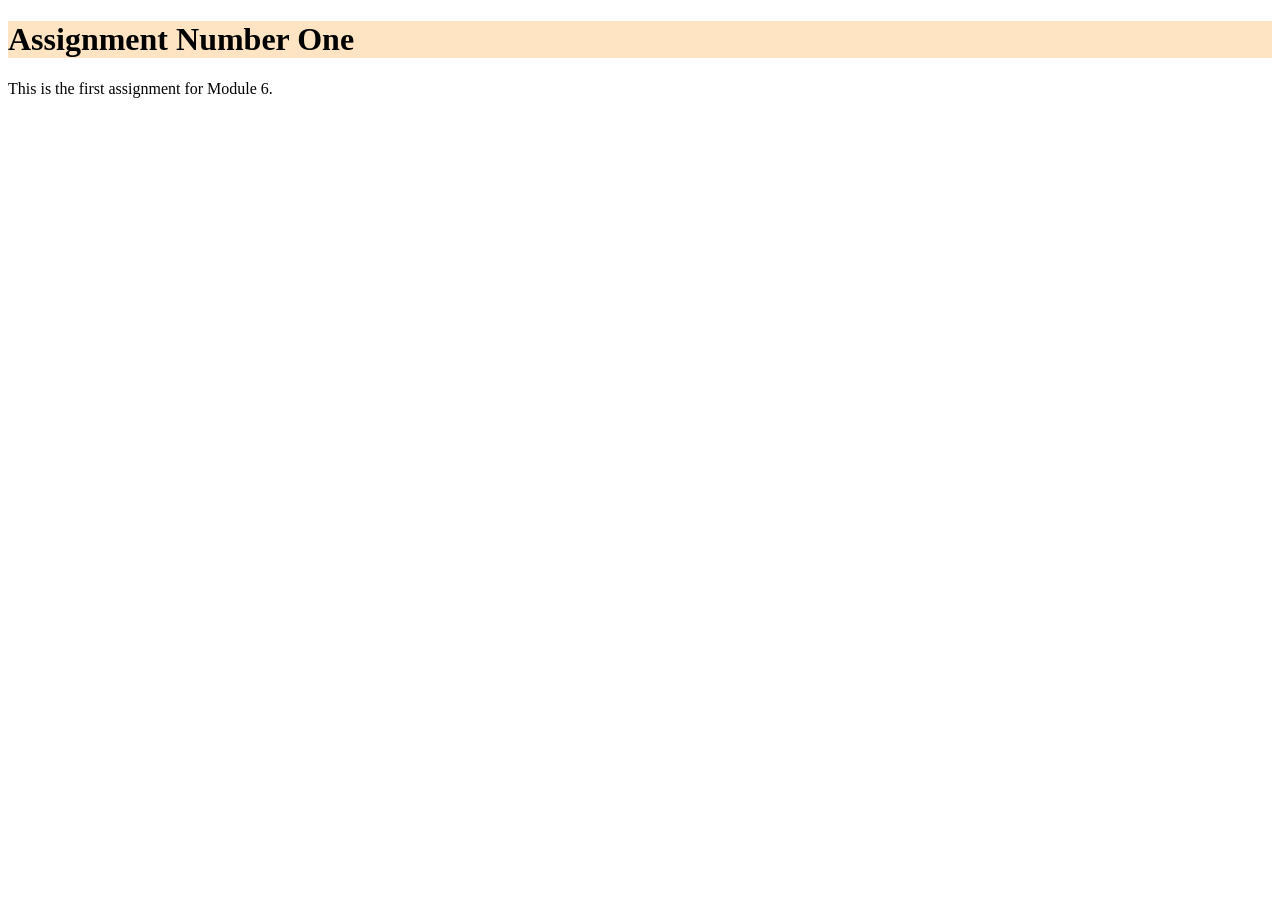
==== index.html @ ec661af0 "first commit." ====
<!DOCTYPE html>
<html lang="en">
  <head>
    <meta charset="UTF-8" />
    <meta name="viewport" content="width=device-width, initial-scale=1.0" />
    <title>Assignment One</title>
    <link rel="stylesheet" href="styles.css" />
  </head>
  <body>
    <div class="headling">
      <h1>Assignment Number One</h1>
      <p>This is the first assignment for Module 6.</p>
    </div>
  </body>
</html>
---- styles.css ----
.headling h1 {
  background-color: bisque;
  gap: 20px;
}
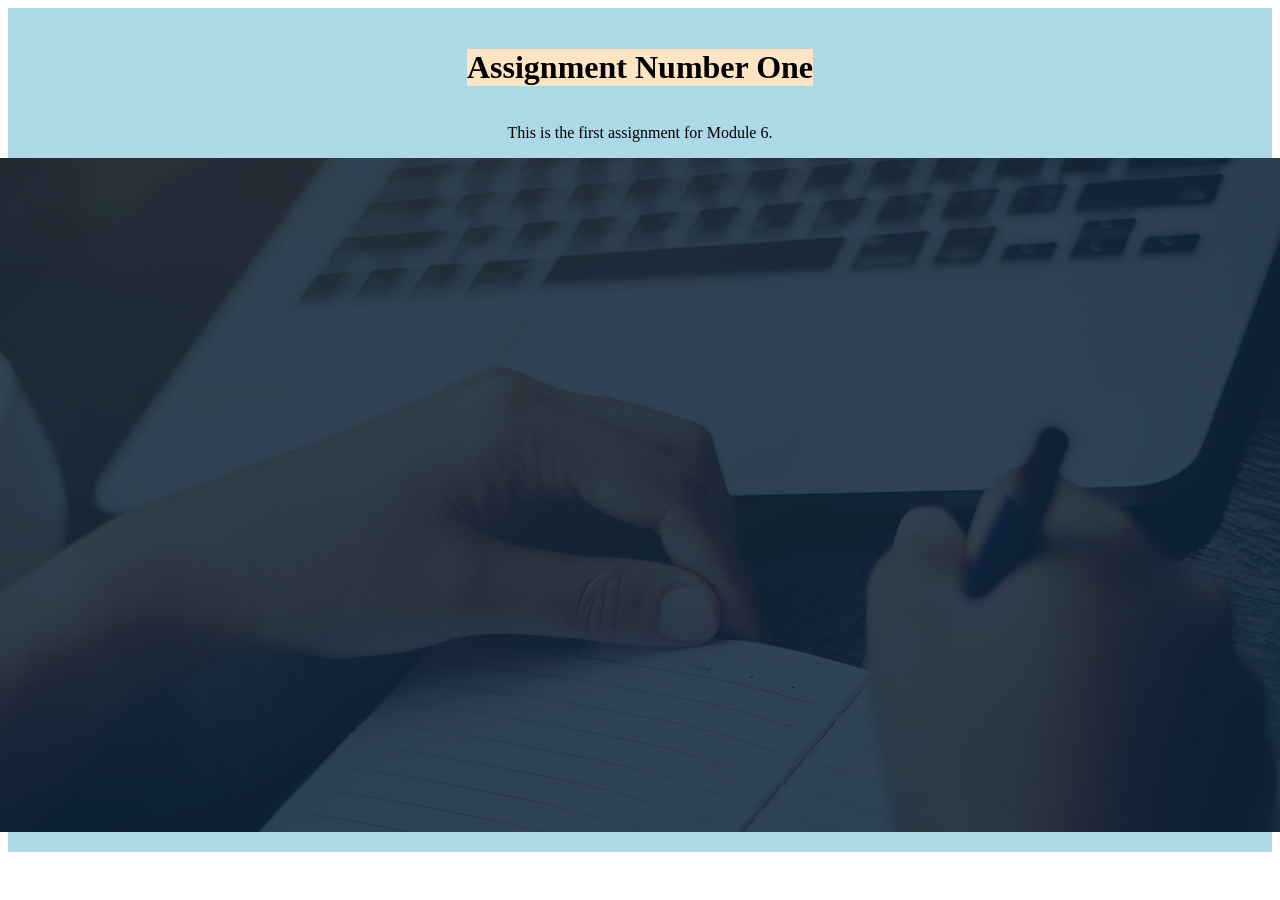
==== commit cf8489cc: "image change." ====
--- a/index.html
+++ b/index.html
@@ -10,6 +10,7 @@
     <div class="headling">
       <h1>Assignment Number One</h1>
       <p>This is the first assignment for Module 6.</p>
+      <img src="images/hero-bg.png" alt="" />
     </div>
   </body>
 </html>
--- a/styles.css
+++ b/styles.css
@@ -2,3 +2,14 @@
   background-color: bisque;
   gap: 20px;
 }
+.img {
+  size: small;
+}
+.headling {
+  text-align: center;
+  padding: 20px;
+  background-color: lightblue;
+  display: flex;
+  flex-direction: column;
+  align-items: center;
+}
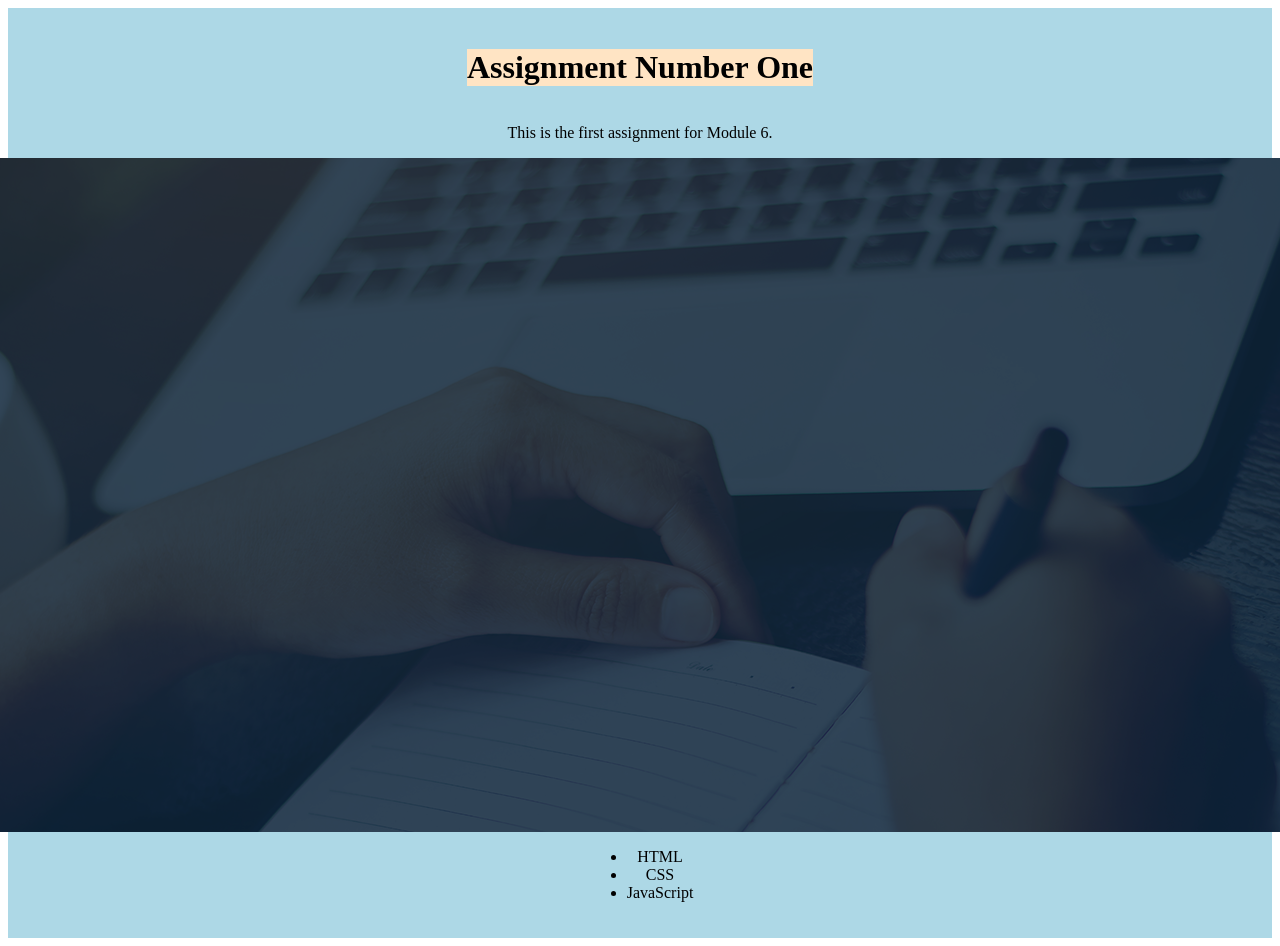
==== commit 4c3ffecd: "list item." ====
--- a/index.html
+++ b/index.html
@@ -11,6 +11,10 @@
       <h1>Assignment Number One</h1>
       <p>This is the first assignment for Module 6.</p>
       <img src="images/hero-bg.png" alt="" />
+      <ul>
+        <li>HTML</li>
+        <li>CSS</li>
+        <li>JavaScript</li>
     </div>
   </body>
 </html>
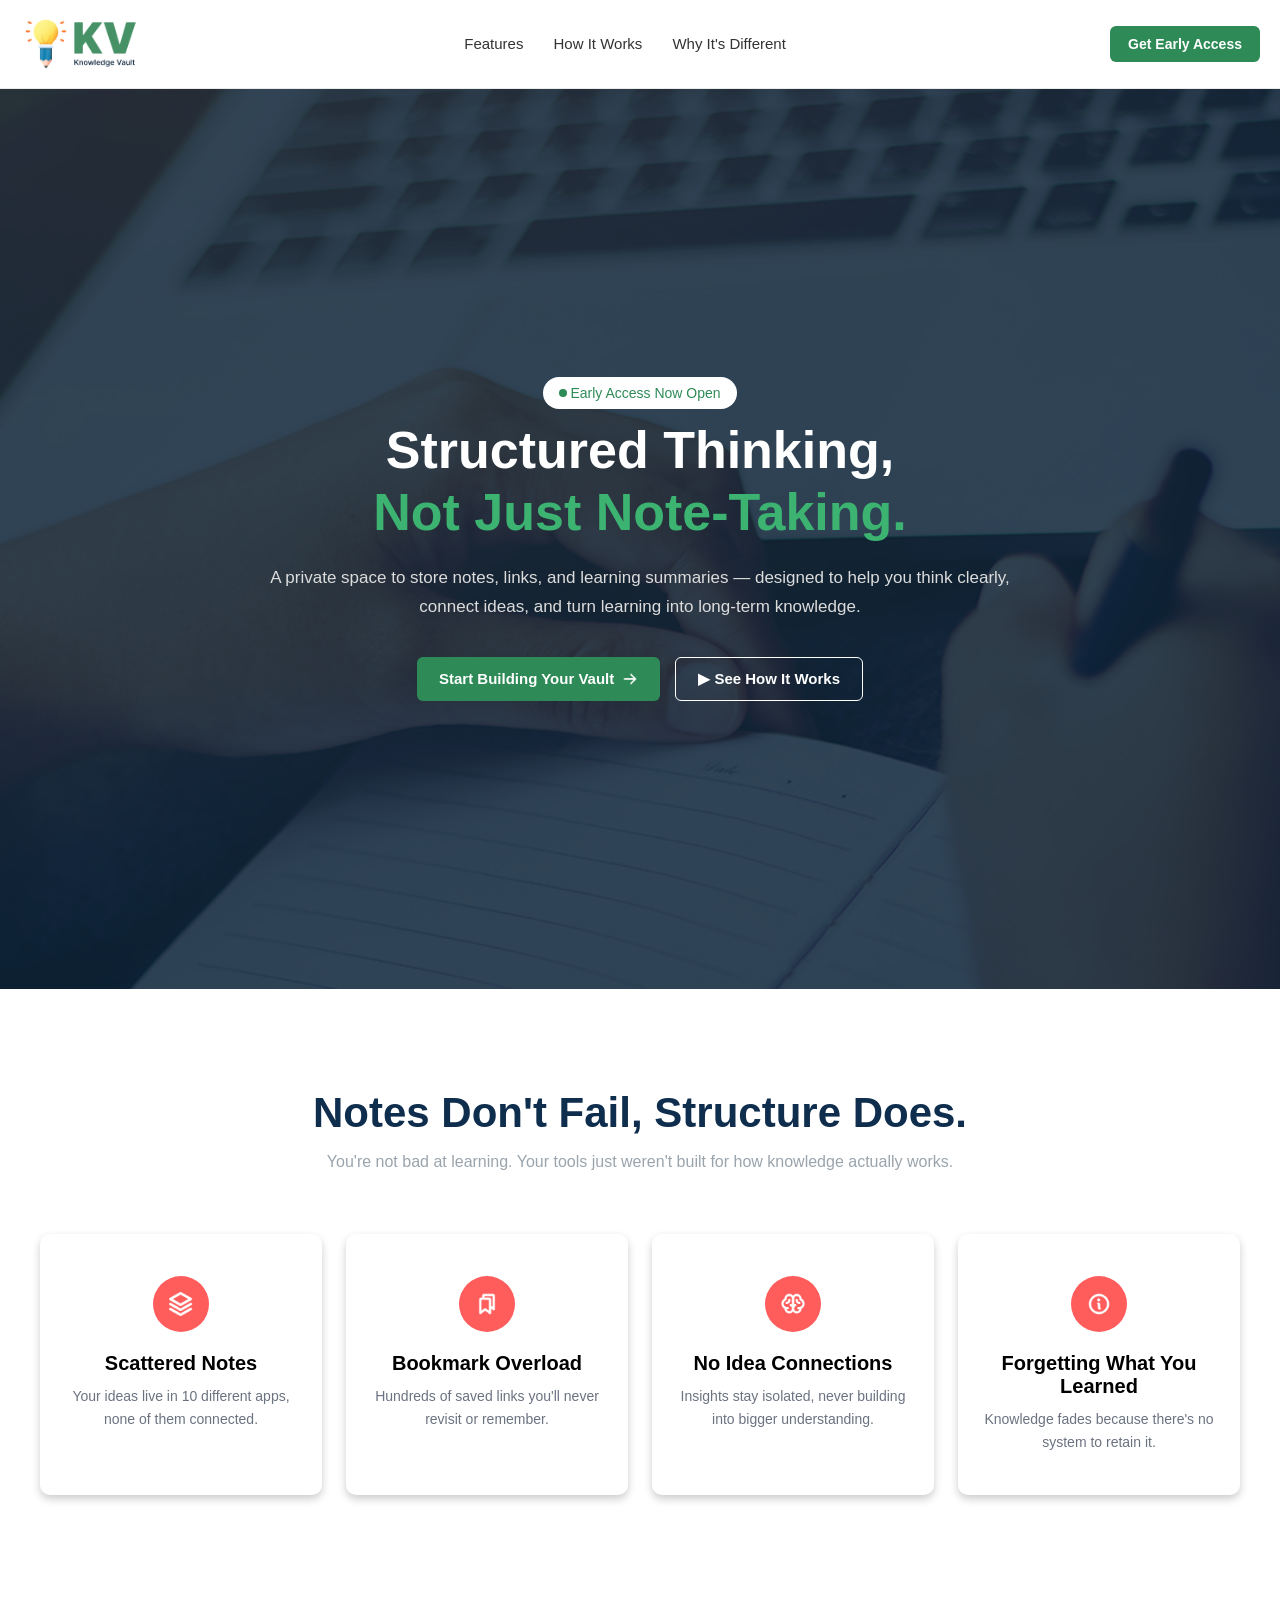
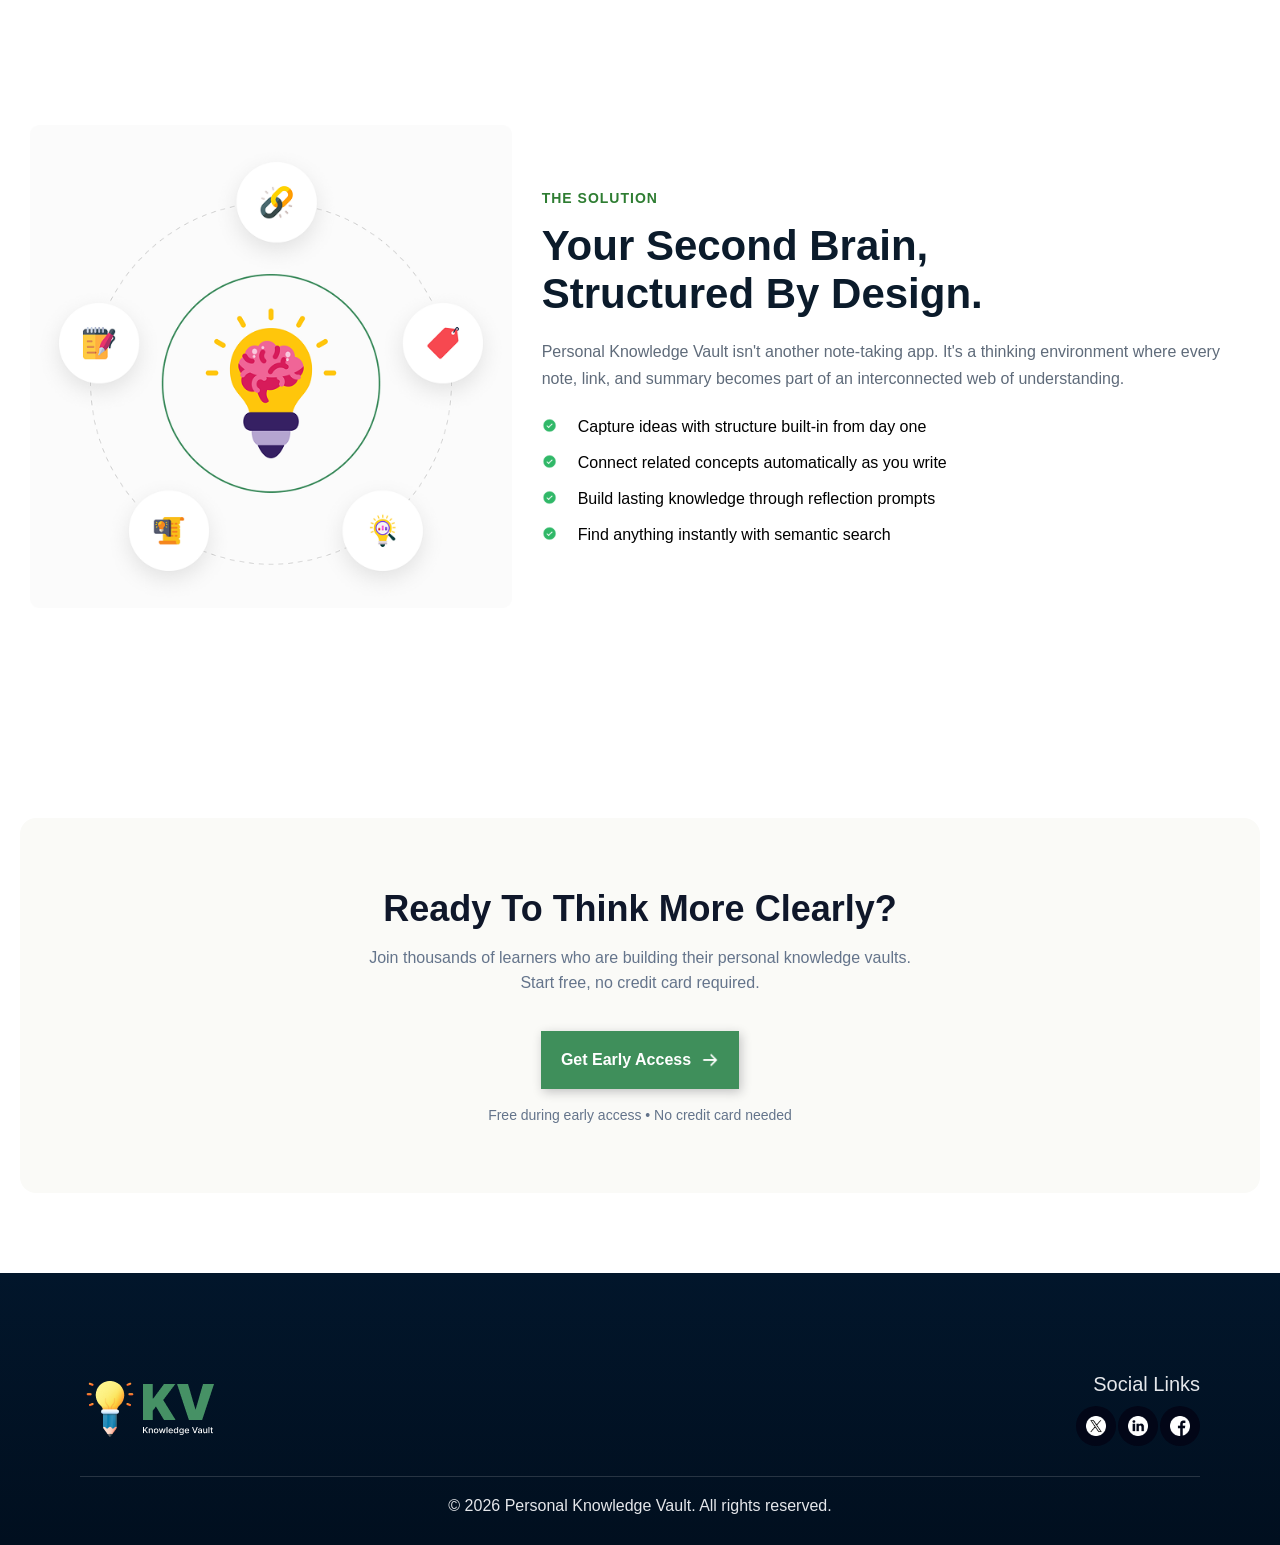
==== commit fca95960: "iamge input and text perfactly input." ====
--- a/index.html
+++ b/index.html
@@ -6,15 +6,209 @@
     <title>Assignment One</title>
     <link rel="stylesheet" href="styles.css" />
   </head>
-  <body>
-    <div class="headling">
-      <h1>Assignment Number One</h1>
-      <p>This is the first assignment for Module 6.</p>
-      <img src="images/hero-bg.png" alt="" />
-      <ul>
-        <li>HTML</li>
-        <li>CSS</li>
-        <li>JavaScript</li>
-    </div>
-  </body>
+   <header class="navbar">
+        <div class="nav-container">
+
+            <div class="logo">
+                <img src="/images/logo-navbar.png" alt="KV Logo">
+                
+            </div>
+
+            
+            <nav class="menu">
+                <a href="#">Features</a>
+                <a href="#">How It Works</a>
+                <a href="#">Why It's Different</a>
+            </nav>
+
+            
+            <div class="nav-btn">
+                <a href="#" class="btn">Get Early Access</a>
+            </div>
+
+        </div>
+    </header>
+    <section class="hero">
+    <div class="hero-content">
+
+        <!-- Top small badge -->
+        <a href="#" class="top-badge">
+    <span class="green-dot"></span>
+    <span>Early Access Now Open</span>
+</a>
+
+        
+        <h1>
+            Structured Thinking,<br>
+            <span>Not Just Note-Taking.</span>
+        </h1>
+
+        
+        <p class="hero-text">
+            A private space to store notes, links, and learning summaries —
+            designed to help you think clearly, connect ideas, and turn
+            learning into long-term knowledge.
+        </p>
+
+       
+        <div class="hero-buttons">
+            <a href="#" class="btn primary">
+                Start Building Your Vault
+                <img src="/images/ArrowRight.png" alt="arrow">
+            </a>
+
+            <a href="#" class="btn outline">
+                ▶ See How It Works
+            </a>
+        </div>
+
+    </div>
+</section>
+
+<section class="problem">
+    <div class="problem-head">
+        <h2>Notes Don't Fail, Structure Does.</h2>
+        <p>
+            You're not bad at learning. Your tools just weren't built
+            for how knowledge actually works.
+        </p>
+    </div>
+
+    <div class="problem-cards">
+
+        <div class="card">
+            <div class="icon">
+                <img src="/images/Vector.png" alt="Scattered Notes">
+            </div>
+            <h3>Scattered Notes</h3>
+            <p>
+                Your ideas live in 10 different apps,
+                none of them connected.
+            </p>
+        </div>
+
+        <div class="card">
+            <div class="icon">
+                <img src="/images/Bookmarks.png" alt="Bookmark Overload">
+            </div>
+            <h3>Bookmark Overload</h3>
+            <p>
+                Hundreds of saved links you'll never
+                revisit or remember.
+            </p>
+        </div>
+
+        <div class="card">
+            <div class="icon">
+                <img src="/images/Brain.png" alt="No Idea Connections">
+            </div>
+            <h3>No Idea Connections</h3>
+            <p>
+                Insights stay isolated, never building
+                into bigger understanding.
+            </p>
+        </div>
+
+        <div class="card">
+            <div class="icon">
+                <img src="/images/Info.png" alt="Forgetting What You Learned">
+            </div>
+            <h3>Forgetting What You Learned</h3>
+            <p>
+                Knowledge fades because there's
+                no system to retain it.
+            </p>
+        </div>
+
+    </div>
+</section>
+<section class="solution-section">
+  <div class="solution-container">
+
+    
+    <div class="solution-image">
+      <img src="/images/knowledge.png" alt="Second Brain Icon" class="main-icon">
+    </div>
+
+   
+    <div class="solution-content">
+      <span class="subtitle">THE SOLUTION</span>
+
+      <h2>
+        Your Second Brain,<br>
+        Structured By Design.
+      </h2>
+
+      <p class="description">
+        Personal Knowledge Vault isn't another note-taking app.
+        It's a thinking environment where every note, link, and summary
+        becomes part of an interconnected web of understanding.
+      </p>
+
+      <ul class="feature-list">
+        <li>Capture ideas with structure built-in from day one</li>
+        <br>
+        <li>Connect related concepts automatically as you write</li>
+        <br>
+        <li>Build lasting knowledge through reflection prompts</li>
+        <br>
+        <li>Find anything instantly with semantic search</li>
+      </ul>
+    </div>
+
+  </div>
+</section>
+
+<section class="cta-section">
+  <div class="cta-box">
+    <h2>Ready To Think More Clearly?</h2>
+
+    <p class="cta-text">
+      Join thousands of learners who are building their personal knowledge vaults.<br>
+      Start free, no credit card required.
+    </p>
+
+ <a href="#" class="cta-btn">
+  Get Early Access
+  <img src="/images/ArrowRight.png" alt="" class="arrow-icon">
+</a>
+
+
+    <p class="cta-note">
+      Free during early access • No credit card needed
+    </p>
+  </div>
+</section>
+<footer class="footer">
+  <div class="footer-top">
+
+    <div class="footer-brand">
+      <img src="/images/logo-footer.png" alt="Knowledge Vault Logo">
+    
+    </div>
+
+    <div class="footer-social">
+      <p>Social Links</p>
+      <div class="social-icons">
+        <a href="#">
+          <img src="/images/twitter.png" alt="X">
+        </a>
+        <a href="#">
+          <img src="/images/linkedin.png" alt="LinkedIn">
+        </a>
+        <a href="#">
+          <img src="/images/facebook.png" alt="Facebook">
+        </a>
+      </div>
+    </div>
+
+  </div>
+
+  <div class="footer-bottom">
+    © 2026 Personal Knowledge Vault. All rights reserved.
+  </div>
+</footer>
+
+
+</body>
 </html>
--- a/styles.css
+++ b/styles.css
@@ -1,15 +1,452 @@
-.headling h1 {
-  background-color: bisque;
-  gap: 20px;
-}
-.img {
-  size: small;
-}
-.headling {
+* {
+  margin: 0;
+  padding: 0;
+  box-sizing: border-box;
+  font-family: "Segoe UI", Tahoma, sans-serif;
+}
+
+.navbar {
+  width: 100%;
+  background-color: #ffffff;
+  border-bottom: 1px solid #eaeaea;
+}
+
+.nav-container {
+  max-width: 1800px;
+  margin: auto;
+  padding: 18px 20px;
+  display: flex;
+  align-items: center;
+  justify-content: space-between;
+}
+
+/* .div p {
+  font-size: x-small;
+} */
+
+.logo {
+  display: flex;
+  align-items: center;
+  gap: 8px;
+  font-weight: 700px;
+  font-size: 36px;
+  color: #2e8b57;
+}
+
+.logo img {
+  width: 120px;
+}
+
+.menu {
+  display: flex;
+  gap: 30px;
+}
+
+.menu a {
+  text-decoration: none;
+  color: #333;
+  font-size: 15px;
+  font-weight: 500;
+  font-style: bold;
+}
+
+.menu a:hover {
+  color: #2e8b57;
+}
+
+.nav-btn .btn {
+  background-color: #2e8b57;
+  color: #fff;
+  padding: 10px 18px;
+  border-radius: 6px;
+  text-decoration: none;
+  font-size: 14px;
+  font-weight: 600;
+  transition: background-color 0.3s;
+}
+
+.nav-btn .btn:hover {
+  background-color: #256f46;
+}
+
+* {
+  margin: 0;
+  padding: 0;
+  box-sizing: border-box;
+  font-family: Arial, Helvetica, sans-serif;
+}
+
+.hero {
+  min-height: 100vh;
+
+  background-image: url("images/hero-bg.png");
+
+  background-size: cover;
+  background-position: center;
+
+  display: flex;
+  align-items: center;
+  justify-content: center;
   text-align: center;
+  color: #ffffff;
   padding: 20px;
-  background-color: lightblue;
-  display: flex;
-  flex-direction: column;
-  align-items: center;
-}
+}
+
+.hero-content {
+  max-width: 800px;
+}
+
+.badge {
+  display: inline-flex;
+  align-items: center;
+  gap: 8px;
+  background: #ffffff;
+  color: #2e8b57;
+  padding: 8px 16px;
+  border-radius: 20px;
+  font-size: 15px;
+  margin-bottom: 25px;
+}
+.top-badge {
+  display: inline-flex;
+  align-items: center;
+  gap: 3px;
+  background: #ffffff;
+  color: #2e8b57;
+  padding: 8px 16px;
+  border-radius: 35px;
+  font-size: 14px;
+  margin-bottom: 10px;
+  text-decoration: none;
+}
+
+.green-dot {
+  width: 8px;
+  height: 8px;
+  background: #2e8b57;
+  border-radius: 50%;
+  gap: 8px;
+}
+
+.top-badge:hover {
+  background: #e9e9e9;
+  box-shadow: 0 4px 12px rgba(0, 0, 0, 0.15);
+}
+
+.hero h1 {
+  font-size: 52px;
+  line-height: 1.2;
+  margin-bottom: 20px;
+}
+
+.hero h1 span {
+  color: #3cb371;
+}
+
+.hero-text {
+  font-size: 17px;
+  line-height: 1.7;
+  color: #dcdcdc;
+  margin-bottom: 35px;
+}
+
+.hero-buttons {
+  display: flex;
+  gap: 15px;
+  justify-content: center;
+  flex-wrap: wrap;
+}
+
+.btn {
+  display: inline-flex;
+  align-items: center;
+  gap: 8px;
+  padding: 12px 22px;
+  border-radius: 6px;
+  text-decoration: none;
+  font-size: 15px;
+  font-weight: 600;
+}
+
+.btn.primary {
+  background: #2e8b57;
+  color: #ffffff;
+}
+
+.btn.primary img {
+  width: 16px;
+}
+
+.btn.outline {
+  border: 1px solid #ffffff;
+  color: #ffffff;
+}
+
+/* .btn-green:hover {
+  background: #9cfac6;
+  box-shadow: 0 6px 14px rgba(0, 0, 0, 0.25);
+  cursor: pointer;
+} */
+
+/* .btn-border:hover {
+  background: rgba(255, 255, 255, 0.12);
+  box-shadow: 0 6px 14px rgba(0, 0, 0, 0.25);
+  cursor: pointer;
+} */
+
+.problem {
+  background: #ffffff;
+  padding: 100px 20px;
+  color: #ffffff;
+}
+
+.problem-head {
+  max-width: 700px;
+  margin: 0 auto 60px;
+  text-align: center;
+}
+
+.problem-head h2 {
+  font-size: 42px;
+  color: #0f2e4e;
+  margin-bottom: 12px;
+}
+
+.problem-head p {
+  font-size: 16px;
+  color: #9aa4ad;
+  line-height: 1.6;
+}
+
+.problem-cards {
+  max-width: 1200px;
+  margin: auto;
+  display: grid;
+  grid-template-columns: repeat(auto-fit, minmax(250px, 1fr));
+  gap: 24px;
+  border: 2px;
+}
+
+.card {
+  background: #ffffff;
+  color: #000000;
+  padding: 42px 26px;
+  border-radius: 10px;
+  text-align: center;
+  box-shadow: 0 4px 8px rgba(0, 0, 0, 0.2);
+}
+
+.card .icon {
+  width: 56px;
+  height: 56px;
+  margin: 0 auto 20px;
+  background: #ff5c5c;
+  border-radius: 50%;
+
+  display: flex;
+  align-items: center;
+  justify-content: center;
+}
+
+.card .icon img {
+  width: 24px;
+  height: 24px;
+}
+
+.card h3 {
+  font-size: 20px;
+  margin-bottom: 10px;
+}
+
+.card p {
+  font-size: 14px;
+  color: #6b7280;
+  line-height: 1.6;
+}
+.solution-section {
+  padding: 80px 0;
+  background: #ffffff;
+  font-family: Arial, Helvetica, sans-serif;
+}
+
+.solution-container {
+  max-width: 1200px;
+  margin: auto;
+  padding: 0 20px;
+
+  display: flex;
+  align-items: center;
+  gap: 60px;
+}
+
+.solution-image {
+  width: 700px;
+  display: flex;
+  justify-content: center;
+  padding: 50px;
+}
+
+.main-icon {
+  width: 150%;
+  max-width: 820px;
+}
+
+.subtitle {
+  color: #2e7d32;
+  font-size: 14px;
+  font-weight: 600;
+  letter-spacing: 1px;
+  text-align: 30px;
+}
+
+.solution-content h2 {
+  font-size: 42px;
+  margin: 15px 0 20px;
+  color: #0b1b2b;
+}
+
+.description {
+  color: #5f6b7a;
+  line-height: 1.7;
+  margin-bottom: 25px;
+}
+
+.feature-list {
+  list-style: none;
+  padding-left: 0;
+  margin: 0;
+}
+
+.feature-list li {
+  position: relative;
+  padding-left: 36px;
+}
+
+.feature-list li::before {
+  content: "";
+  position: absolute;
+  left: 0;
+
+  width: 15px;
+  height: 15px;
+
+  background-image: url("/images/CheckCircle.png");
+  background-size: contain;
+  background-repeat: no-repeat;
+}
+
+.cta-section {
+  padding: 80px 20px;
+  display: flex;
+  justify-content: center;
+}
+
+.cta-box {
+  width: 300%;
+  max-width: 1500px;
+  background: #fafaf7;
+  border-radius: 16px;
+  padding: 70px 40px;
+  text-align: center;
+}
+
+.cta-box h2 {
+  font-size: 36px;
+  font-weight: 700;
+  color: #0f172a;
+  margin-bottom: 15px;
+}
+
+.cta-text {
+  color: #64748b;
+  font-size: 16px;
+  margin-bottom: 35px;
+  line-height: 1.6;
+}
+
+.cta-btn {
+  display: inline-flex;
+  align-items: center;
+  gap: 10px;
+  background: #3f8f5b;
+  color: #ffffff;
+  padding: 20px 20px;
+  /* border-radius: 8px; */
+  font-weight: 600;
+  font-size: 16px;
+  text-decoration: none;
+  box-shadow: 2px 3px 10px #c2c2c2;
+}
+
+.arrow-icon {
+  width: 18px;
+  height: 18px;
+}
+
+.cta-note {
+  margin-top: 18px;
+  font-size: 14px;
+  color: #64748b;
+}
+
+.footer {
+  background: linear-gradient(180deg, #02162b, #010f1f);
+  color: #cbd5f5;
+  padding: 100px 80px 30px;
+}
+
+.footer-top {
+  display: flex;
+  justify-content: space-between;
+  align-items: center;
+}
+
+.footer-brand {
+  display: flex;
+  align-items: center;
+  gap: 10px;
+}
+
+.footer-brand img {
+  height: 60px;
+}
+
+.footer-social {
+  text-align: right;
+}
+
+.footer-social p {
+  margin-bottom: 10px;
+  font-size: 20px;
+  color: #e5e7eb;
+}
+
+.social-icons {
+  display: flex;
+  gap: 2px;
+  justify-content: flex-end;
+}
+
+.social-icons a {
+  width: 40px;
+  height: 40px;
+  border-radius: 50%;
+  background: #020617;
+  display: flex;
+  align-items: center;
+  justify-content: center;
+}
+
+.social-icons img {
+  width: 20px;
+  height: 20px;
+}
+
+.footer-bottom {
+  margin-top: 30px;
+  padding-top: 20px;
+  border-top: 1px solid rgba(255, 255, 255, 0.15);
+  text-align: center;
+  font-size: 16px;
+  color: #e5e7eb;
+}
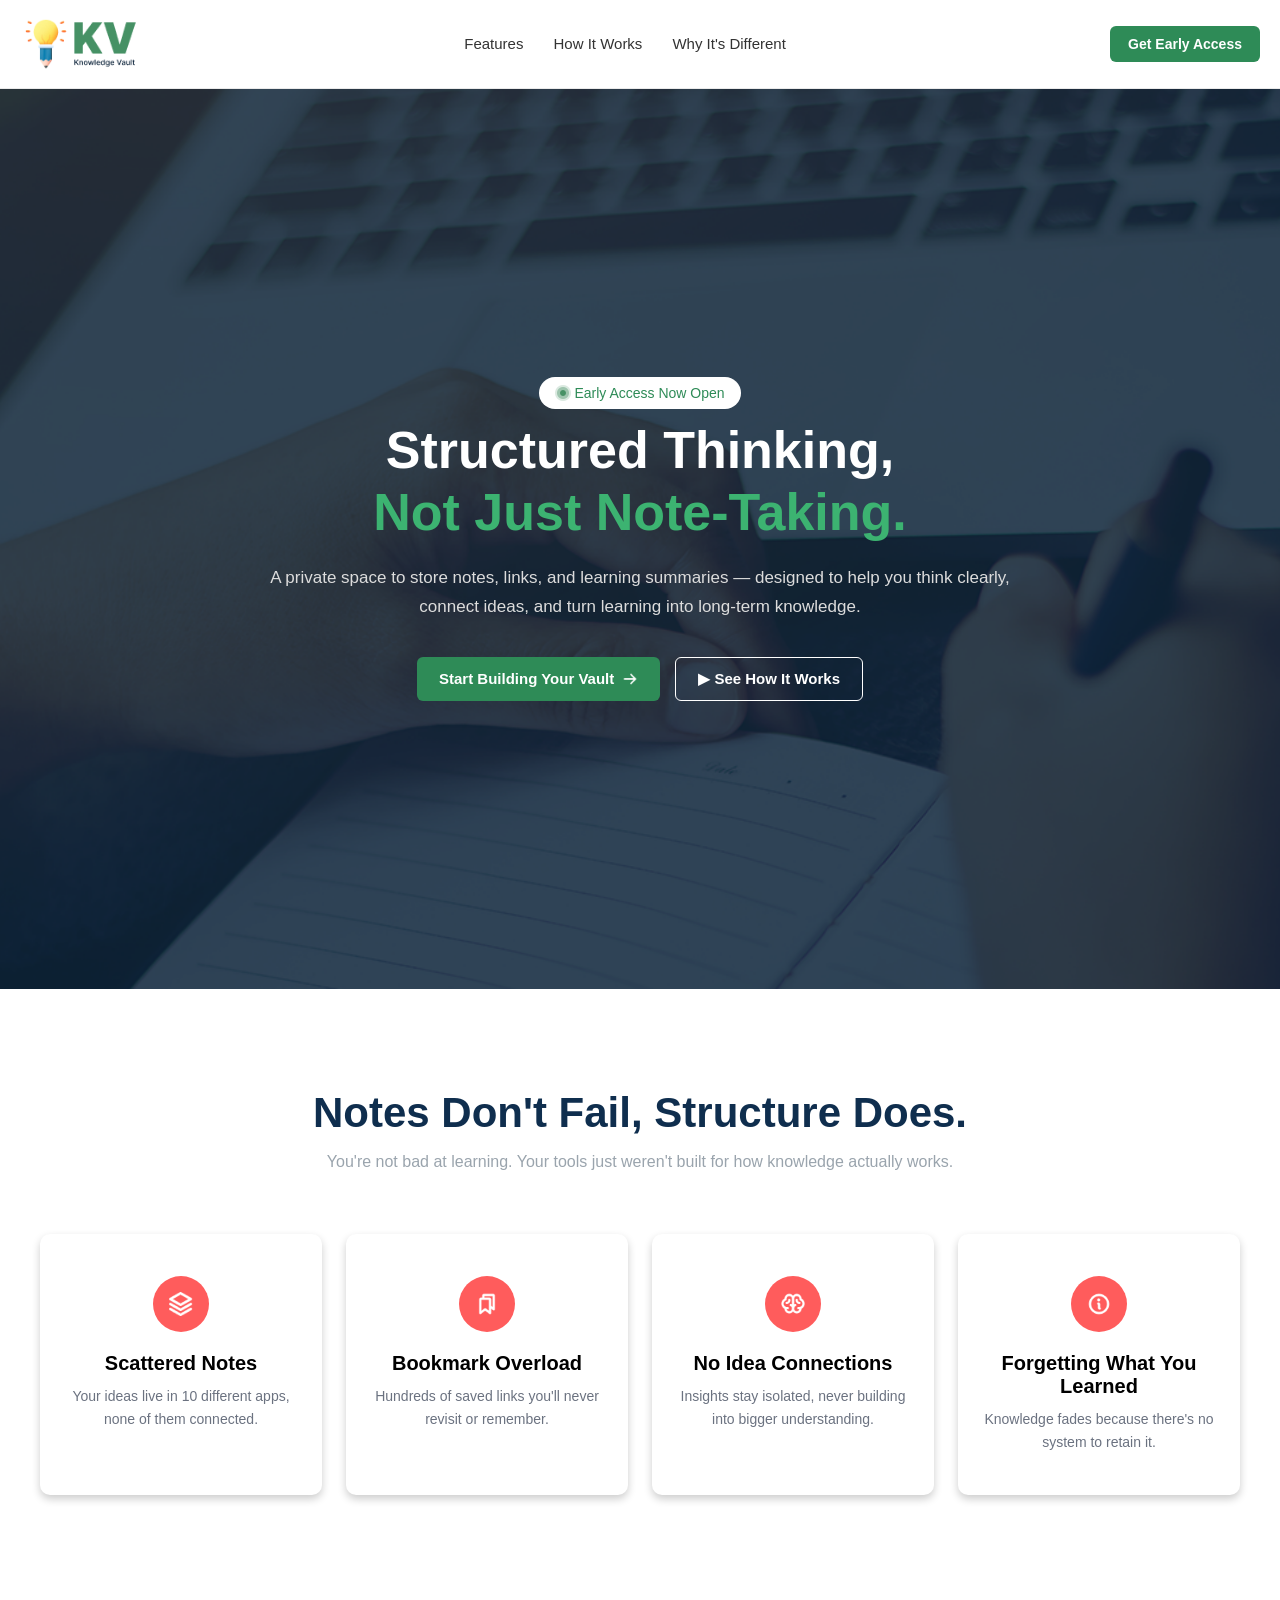
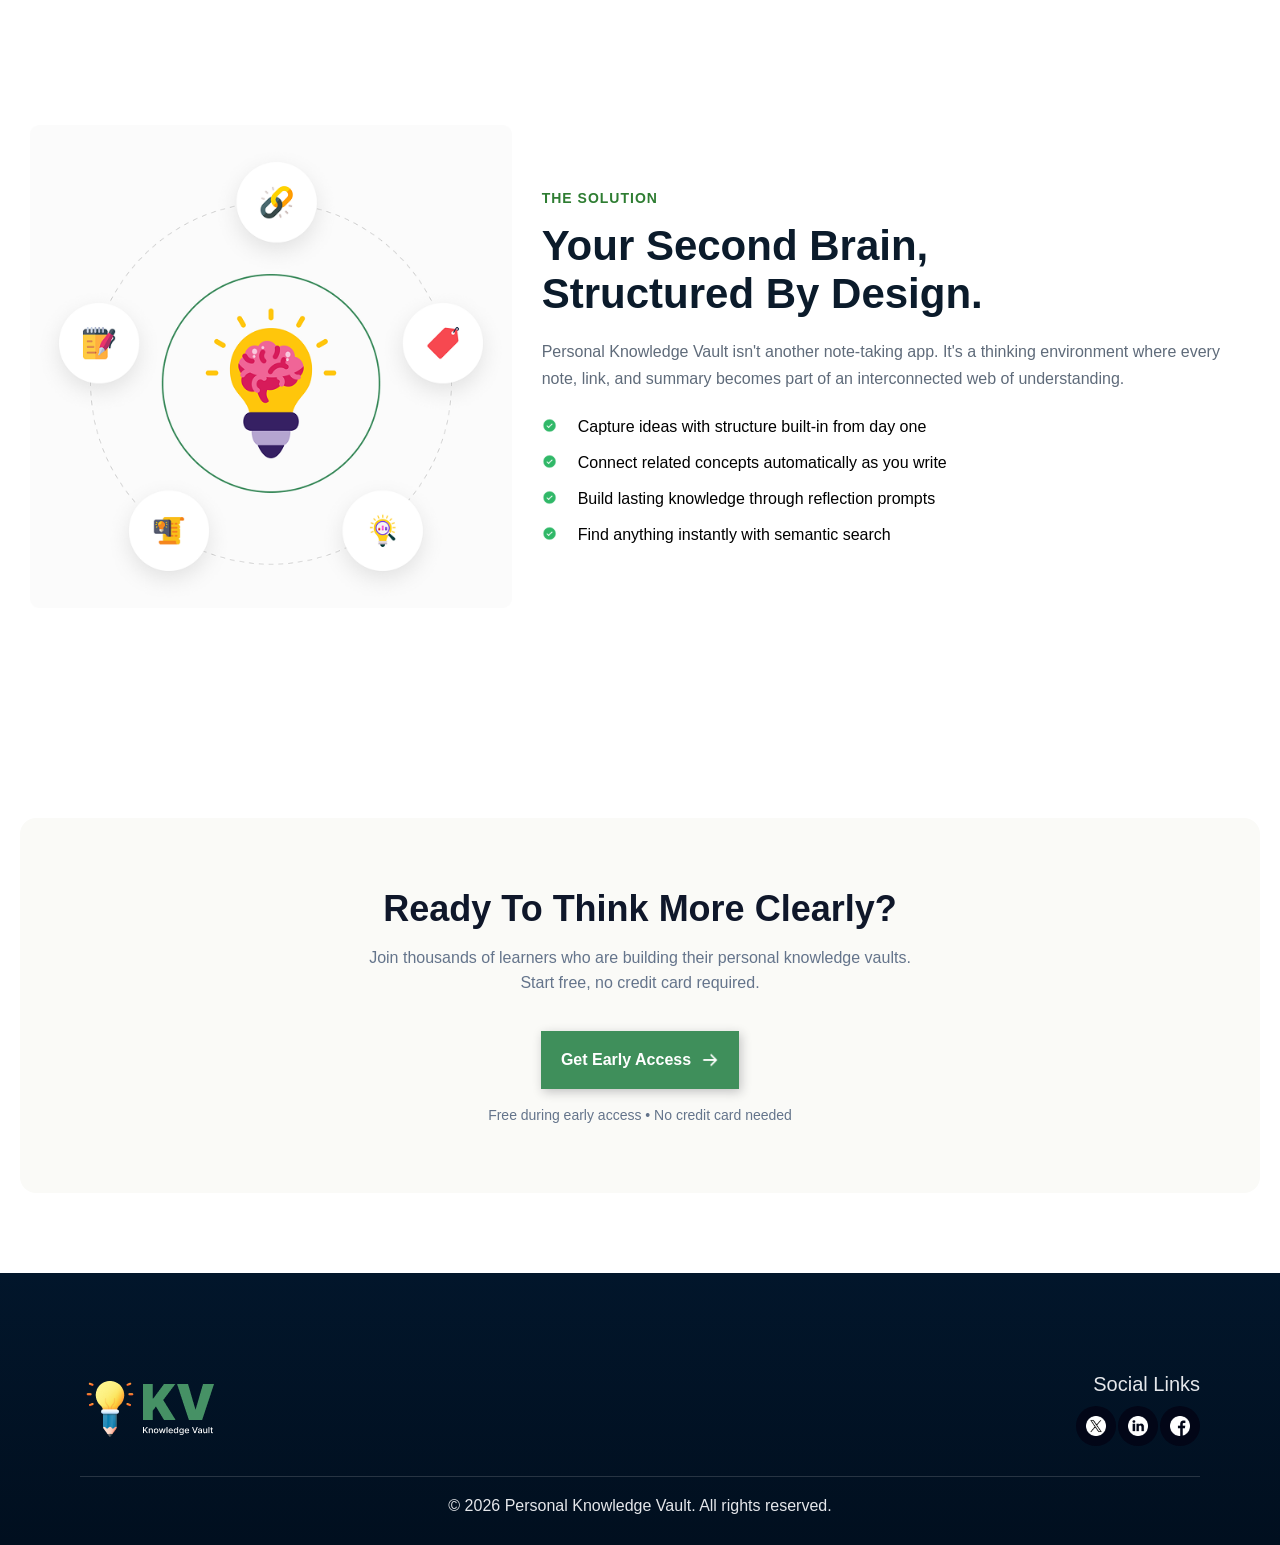
==== commit 5cc1e412: "first commit." ====
--- a/index.html
+++ b/index.html
@@ -10,7 +10,7 @@
         <div class="nav-container">
 
             <div class="logo">
-                <img src="/images/logo-navbar.png" alt="KV Logo">
+                <img src="./images/logo-navbar.png" alt="KV Logo">
                 
             </div>
 
@@ -31,9 +31,9 @@
     <section class="hero">
     <div class="hero-content">
 
-        <!-- Top small badge -->
+        
         <a href="#" class="top-badge">
-    <span class="green-dot"></span>
+          <img src="./images/round style.png" alt="circle">
     <span>Early Access Now Open</span>
 </a>
 
@@ -54,7 +54,7 @@
         <div class="hero-buttons">
             <a href="#" class="btn primary">
                 Start Building Your Vault
-                <img src="/images/ArrowRight.png" alt="arrow">
+                <img src="./images/ArrowRight.png" alt="arrow">
             </a>
 
             <a href="#" class="btn outline">
@@ -78,7 +78,7 @@
 
         <div class="card">
             <div class="icon">
-                <img src="/images/Vector.png" alt="Scattered Notes">
+                <img src="./images/Vector.png" alt="Scattered Notes">
             </div>
             <h3>Scattered Notes</h3>
             <p>
@@ -89,7 +89,7 @@
 
         <div class="card">
             <div class="icon">
-                <img src="/images/Bookmarks.png" alt="Bookmark Overload">
+                <img src="./images/Bookmarks.png" alt="Bookmark Overload">
             </div>
             <h3>Bookmark Overload</h3>
             <p>
@@ -100,7 +100,7 @@
 
         <div class="card">
             <div class="icon">
-                <img src="/images/Brain.png" alt="No Idea Connections">
+                <img src="./images/Brain.png" alt="No Idea Connections">
             </div>
             <h3>No Idea Connections</h3>
             <p>
@@ -111,7 +111,7 @@
 
         <div class="card">
             <div class="icon">
-                <img src="/images/Info.png" alt="Forgetting What You Learned">
+                <img src="./images/Info.png" alt="Forgetting What You Learned">
             </div>
             <h3>Forgetting What You Learned</h3>
             <p>
@@ -127,7 +127,7 @@
 
     
     <div class="solution-image">
-      <img src="/images/knowledge.png" alt="Second Brain Icon" class="main-icon">
+      <img src="./images/knowledge.png" alt="Second Brain Icon" class="main-icon">
     </div>
 
    
@@ -170,7 +170,7 @@
 
  <a href="#" class="cta-btn">
   Get Early Access
-  <img src="/images/ArrowRight.png" alt="" class="arrow-icon">
+  <img src="./images/ArrowRight.png" alt="" class="arrow-icon">
 </a>
 
 
@@ -183,7 +183,7 @@
   <div class="footer-top">
 
     <div class="footer-brand">
-      <img src="/images/logo-footer.png" alt="Knowledge Vault Logo">
+      <img src="./images/logo-footer.png" alt="Knowledge Vault Logo">
     
     </div>
 
@@ -191,13 +191,13 @@
       <p>Social Links</p>
       <div class="social-icons">
         <a href="#">
-          <img src="/images/twitter.png" alt="X">
+          <img src="./images/twitter.png" alt="X">
         </a>
         <a href="#">
-          <img src="/images/linkedin.png" alt="LinkedIn">
+          <img src="./images/linkedin.png" alt="LinkedIn">
         </a>
         <a href="#">
-          <img src="/images/facebook.png" alt="Facebook">
+          <img src="./images/facebook.png" alt="Facebook">
         </a>
       </div>
     </div>
--- a/styles.css
+++ b/styles.css
@@ -120,14 +120,6 @@
   text-decoration: none;
 }
 
-.green-dot {
-  width: 8px;
-  height: 8px;
-  background: #2e8b57;
-  border-radius: 50%;
-  gap: 8px;
-}
-
 .top-badge:hover {
   background: #e9e9e9;
   box-shadow: 0 4px 12px rgba(0, 0, 0, 0.15);
